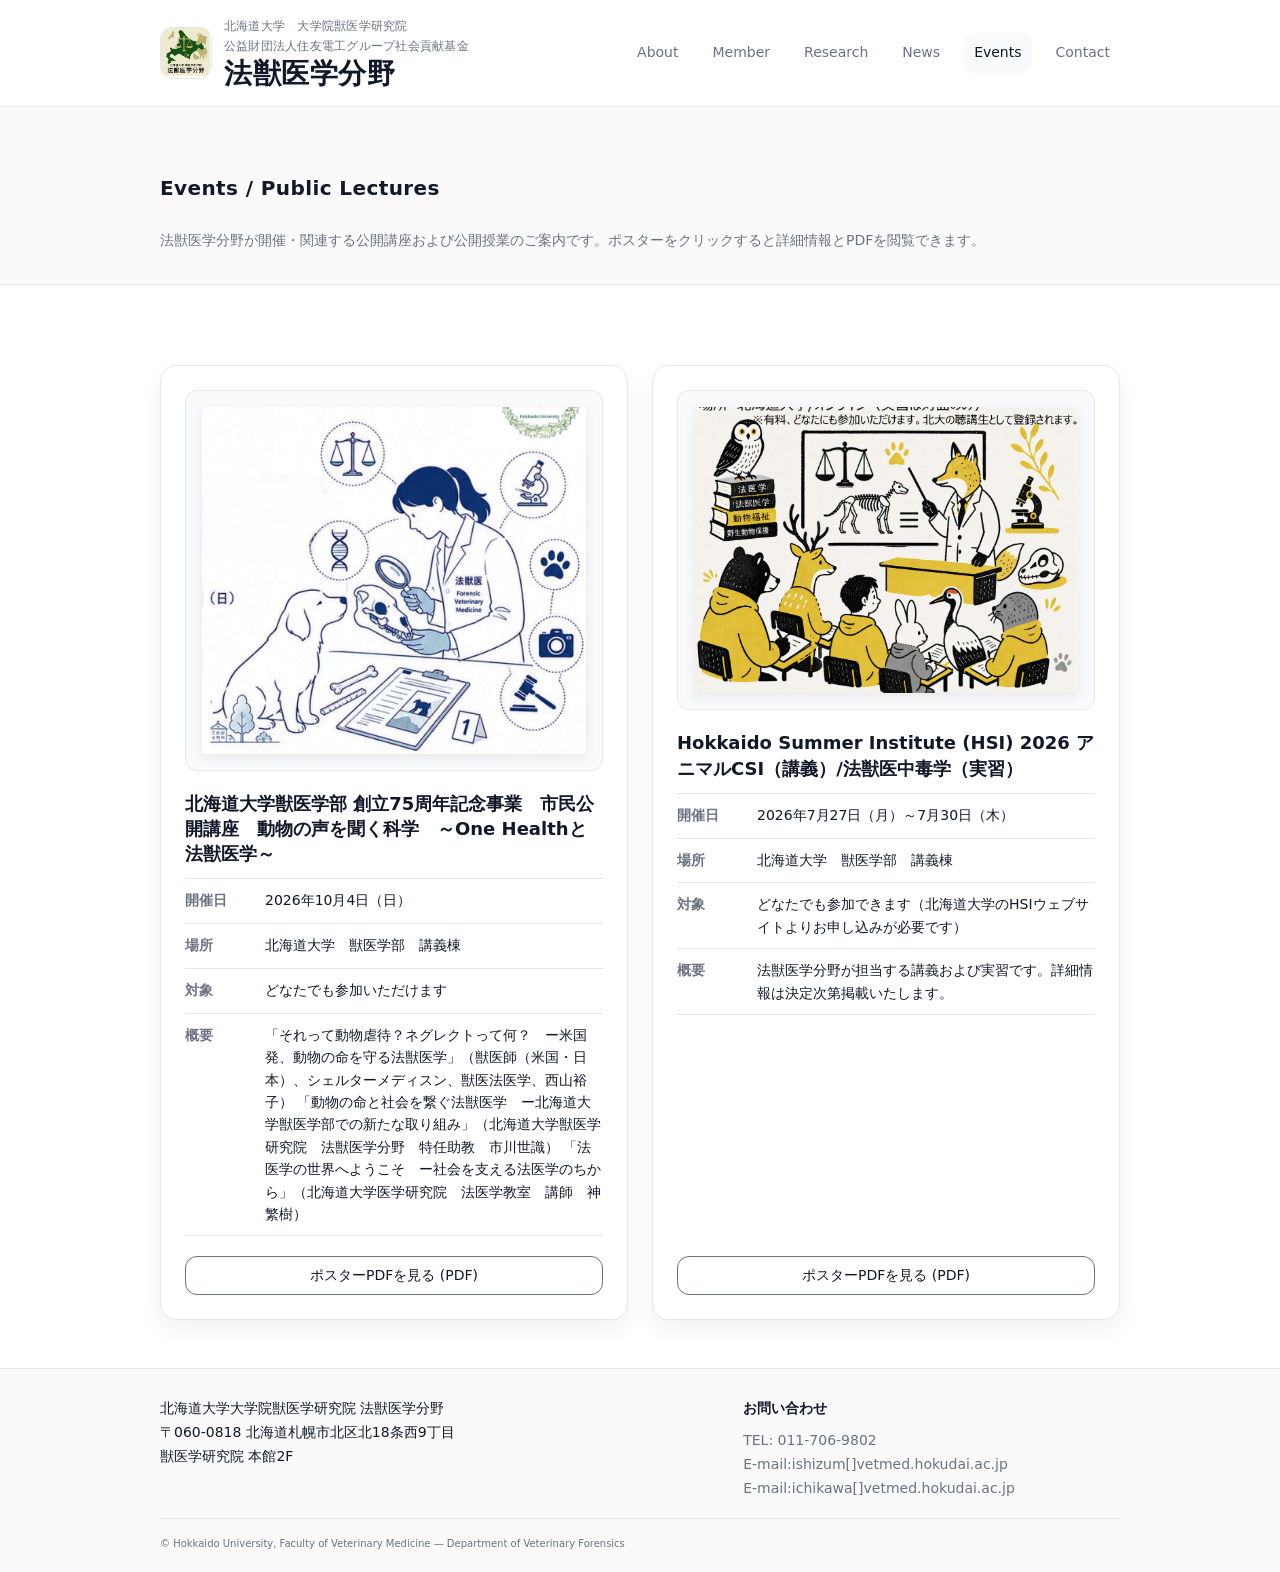
==== events.html @ ea2ee948 "Add files via upload" ====
<!doctype html>
<html lang="ja">

<head>
    <meta charset="utf-8" />
    <meta name="viewport" content="width=device-width, initial-scale=1" />

    <title>Events / Public Lectures | 北海道大学 大学院獣医学研究院 法獣医学分野</title>
    <meta name="description" content="北海道大学 大学院獣医学研究院 法獣医学分野の公開講座・公開授業のポスター一覧ページ。開催情報やポスターPDFを掲載しています。" />

    <!-- OGP (minimum) -->
    <meta property="og:type" content="website" />
    <meta property="og:title" content="Events / Public Lectures | 北海道大学 大学院獣医学研究院 法獣医学分野" />
    <meta property="og:description" content="北海道大学 大学院獣医学研究院 法獣医学分野の公開講座・公開授業のポスター一覧ページ。" />
    <meta property="og:locale" content="ja_JP" />

    <link rel="canonical" href="https://www.vetmed.hokudai.ac.jp/events.html" />
    <link rel="stylesheet" href="style.css" />
</head>

<body>
    <a class="skip-link" href="#main">本文へ</a>

    <header class="site-header">
        <div class="container header-inner">
            <div class="brand">
                <a href="index.html" class="brand-row" style="text-decoration: none; color: inherit;">
                    <img class="brand-mark" src="assets/logo-square.png" alt="法獣医学分野 ロゴ" width="52" height="52"
                        loading="eager" />
                    <div class="brand-text">
                        <p class="brand-subtitle">北海道大学　大学院獣医学研究院</p>
                        <p class="brand-subtitle">公益財団法人住友電工グループ社会貢献基金</p>
                        <p class="brand-title"
                            style="margin: 0; font-size: 28px; font-weight: bold; letter-spacing: 0.02em; line-height: 1.2;">
                            法獣医学分野</p>
                    </div>
                </a>
            </div>

            <nav class="site-nav" aria-label="主要ナビゲーション">
                <a href="index.html#about">About</a>
                <a href="index.html#members">Member</a>
                <a href="index.html#research">Research</a>
                <a href="index.html#news">News</a>
                <a href="events.html" aria-current="page"
                    style="color: var(--text); background: #f9fafb; font-weight: 500;">Events</a>
                <a href="index.html#footer">Contact</a>
            </nav>
        </div>
    </header>

    <main id="main">
        <section class="section events-hero" aria-labelledby="events-hero-title">
            <div class="container">
                <div class="section-head">
                    <h1 id="events-hero-title" class="section-title">Events / Public Lectures</h1>
                </div>
                <p class="section-lead">
                    法獣医学分野が開催・関連する公開講座および公開授業のご案内です。ポスターをクリックすると詳細情報とPDFを閲覧できます。
                </p>
            </div>
        </section>

        <section class="section" aria-label="ポスター一覧">
            <div class="container">
                <div class="event-grid">

                    <!-- イベントカード1: 75周年記念事業ポスター -->
                    <article class="event-card">
                        <div class="poster-frame">
                            <img class="poster-image" src="assets/posters/75anniversary_2026.png"
                                alt="北海道大学獣医学部 創立75周年記念事業 ポスター画像" loading="lazy"
                                onerror="this.style.display='none'; this.nextElementSibling.style.display='block';" />
                            <div class="poster-fallback"
                                style="display: none; padding: 80px 16px; text-align: center; color: var(--muted); font-size: 14px; border: 1px dashed var(--line); border-radius: 8px; width: 100%; background: #ffffff;">
                                [ポスター画像準備中]
                            </div>
                        </div>
                        <h2 class="event-card-title">北海道大学獣医学部 創立75周年記念事業　市民公開講座　動物の声を聞く科学　～One Healthと法獣医学～</h2>

                        <dl class="event-meta">
                            <div class="event-meta-row">
                                <dt>開催日</dt>
                                <dd>2026年10月4日（日）</dd>
                            </div>
                            <div class="event-meta-row">
                                <dt>場所</dt>
                                <dd>北海道大学　獣医学部　講義棟</dd>
                            </div>
                            <div class="event-meta-row">
                                <dt>対象</dt>
                                <dd>どなたでも参加いただけます</dd>
                            </div>
                            <div class="event-meta-row">
                                <dt>概要</dt>
                                <dd>「それって動物虐待？ネグレクトって何？　ー米国発、動物の命を守る法獣医学」（獣医師（米国・日本）、シェルターメディスン、獣医法医学、西山裕子）
                                    「動物の命と社会を繋ぐ法獣医学　ー北海道大学獣医学部での新たな取り組み」（北海道大学獣医学研究院　法獣医学分野　特任助教　市川世識）
                                    「法医学の世界へようこそ　ー社会を支える法医学のちから」（北海道大学医学研究院　法医学教室　講師　神繁樹）
                                </dd>
                            </div>
                        </dl>

                        <div class="event-actions">
                            <a href="assets/posters/75aniversary_2026.pdf" target="_blank" rel="noopener"
                                class="btn btn-outline">
                                ポスターPDFを見る (PDF)
                            </a>
                        </div>
                    </article>

                    <!-- イベントカード2: HSI 2026 ポスター -->
                    <article class="event-card">
                        <div class="poster-frame">
                            <img class="poster-image" src="assets/posters/HSI_2026.png"
                                alt="Hokkaido Summer Institute (HSI) 2026 ポスター画像" loading="lazy"
                                onerror="this.style.display='none'; this.nextElementSibling.style.display='block';" />
                            <div class="poster-fallback"
                                style="display: none; padding: 80px 16px; text-align: center; color: var(--muted); font-size: 14px; border: 1px dashed var(--line); border-radius: 8px; width: 100%; background: #ffffff;">
                            </div>
                        </div>
                        <h2 class="event-card-title">Hokkaido Summer Institute (HSI) 2026 アニマルCSI（講義）/法獣医中毒学（実習）</h2>

                        <dl class="event-meta">
                            <div class="event-meta-row">
                                <dt>開催日</dt>
                                <dd>2026年7月27日（月）～7月30日（木）</dd>
                            </div>
                            <div class="event-meta-row">
                                <dt>場所</dt>
                                <dd>北海道大学　獣医学部　講義棟</dd>
                            </div>
                            <div class="event-meta-row">
                                <dt>対象</dt>
                                <dd>どなたでも参加できます（北海道大学のHSIウェブサイトよりお申し込みが必要です）</dd>
                            </div>
                            <div class="event-meta-row">
                                <dt>概要</dt>
                                <dd>法獣医学分野が担当する講義および実習です。詳細情報は決定次第掲載いたします。</dd>
                            </div>
                        </dl>

                        <div class="event-actions">
                            <a href="assets/posters/HSI_2026.pdf" target="_blank" rel="noopener"
                                class="btn btn-outline">
                                ポスターPDFを見る (PDF)
                            </a>
                        </div>
                    </article>

                </div>
            </div>
        </section>
    </main>

    <footer id="footer" class="site-footer">
        <div class="container footer-inner">
            <div class="footer-block">
                <address class="footer-address">
                    北海道大学大学院獣医学研究院 法獣医学分野<br />
                    〒060-0818 北海道札幌市北区北18条西9丁目<br />
                    獣医学研究院 本館2F
                </address>
            </div>

            <div class="footer-block">
                <h2 class="footer-title">お問い合わせ</h2>
                <p class="footer-muted">TEL: 011-706-9802</p>
                <p class="footer-muted">E-mail:ishizum[]vetmed.hokudai.ac.jp</p>
                <p class="footer-muted">E-mail:ichikawa[]vetmed.hokudai.ac.jp</p>
            </div>
        </div>

        <div class="container footer-bottom">
            <small>© Hokkaido University, Faculty of Veterinary Medicine — Department of Veterinary Forensics</small>
        </div>
    </footer>
</body>

</html>
---- style.css ----
:root {
    --bg: #ffffff;
    --text: #111827;
    --muted: #6b7280;
    --line: #e5e7eb;
    --card: #ffffff;
    --shadow: 0 10px 24px rgba(17, 24, 39, 0.06);
    --radius: 16px;
    --container: 960px;
}

* {
    box-sizing: border-box;
}

html {
    scroll-behavior: smooth;
}

body {
    margin: 0;
    background: var(--bg);
    color: var(--text);
    font-family: system-ui, -apple-system, "Segoe UI", Roboto, "Noto Sans JP",
        "Hiragino Sans", "Yu Gothic", "Meiryo", sans-serif;
    line-height: 1.7;
}

a {
    color: inherit;
    text-decoration: none;
}

a:hover {
    text-decoration: underline;
}

.container {
    width: min(var(--container), calc(100% - 32px));
    margin-inline: auto;
}

.skip-link {
    position: absolute;
    left: -999px;
    top: 8px;
    padding: 8px 12px;
    background: #111827;
    color: #fff;
    border-radius: 10px;
}

.skip-link:focus {
    left: 16px;
    z-index: 1000;
}

.site-header {
    border-bottom: 1px solid var(--line);
    background: rgba(255, 255, 255, 0.9);
    backdrop-filter: blur(8px);
    position: sticky;
    top: 0;
    z-index: 100;
}

.header-inner {
    display: flex;
    align-items: center;
    justify-content: space-between;
    gap: 16px;
    padding: 16px 0;
}

.brand {
    min-width: 0;
}

.brand-subtitle {
    margin: 0;
    font-size: 12px;
    color: var(--muted);
    letter-spacing: 0.02em;
    white-space: nowrap;
    overflow: hidden;
    text-overflow: ellipsis;
}

.brand-row {
    display: flex;
    align-items: center;
    gap: 12px;
}

.brand-text {
    min-width: 0;
}

.brand-mark {
    width: 52px;
    height: 52px;
    border-radius: 12px;
    object-fit: cover;
    border: 1px solid var(--line);
    background: #f3f4f6;
    flex: 0 0 auto;
}

.brand-title {
    margin: 0;
    font-size: 28px;
    letter-spacing: 0.02em;
    line-height: 1.2;
}

.site-nav {
    display: flex;
    gap: 14px;
    flex-wrap: wrap;
    justify-content: flex-end;
}

.site-nav a {
    font-size: 14px;
    color: var(--muted);
    padding: 8px 10px;
    border-radius: 10px;
}

.site-nav a:hover {
    color: var(--text);
    background: #f9fafb;
    text-decoration: none;
}

.section {
    padding: 48px 0;
}

.section-hero {
    padding: 72px 0 64px;
    border-bottom: 1px solid var(--line);
    background:
        linear-gradient(180deg, rgba(0, 0, 0, 0.45) 0%, rgba(0, 0, 0, 0.35) 100%),
        url("assets/hero.jpg");
    background-size: cover;
    background-position: center;
}

.hero-inner {
    display: flex;
    align-items: flex-end;
    min-height: 260px;
}

.hero-copy {
    max-width: 860px;
}

.hero-kicker {
    margin: 0 0 10px;
    font-size: 12px;
    letter-spacing: 0.14em;
    text-transform: uppercase;
    color: rgba(255, 255, 255, 0.85);
}

.hero-title {
    margin: 0;
    font-size: 30px;
    line-height: 1.35;
    letter-spacing: 0.01em;
    color: #ffffff;
    text-shadow: 0 6px 22px rgba(0, 0, 0, 0.25);
}

.hero-actions {
    margin-top: 18px;
    display: flex;
    gap: 10px;
    flex-wrap: wrap;
}

.btn {
    display: inline-block;
    padding: 10px 14px;
    border-radius: 12px;
    border: 1px solid var(--line);
    font-size: 14px;
    line-height: 1.2;
    text-decoration: none;
}

.btn:hover {
    text-decoration: none;
}

.btn-primary {
    background: #ffffff;
    color: var(--text);
    border-color: rgba(255, 255, 255, 0.75);
}

.btn-primary:hover {
    filter: brightness(0.98);
}

.btn-ghost {
    background: rgba(255, 255, 255, 0.10);
    color: #ffffff;
    border-color: rgba(255, 255, 255, 0.45);
}

.btn-ghost:hover {
    background: rgba(255, 255, 255, 0.16);
}

.section-head {
    display: flex;
    align-items: baseline;
    justify-content: space-between;
    gap: 12px;
    margin-bottom: 24px;
    flex-wrap: wrap;
}

.section-title {
    margin: 0;
    font-size: 20px;
    letter-spacing: 0.02em;
}

.section-lead {
    flex: 0 0 100%;
    margin: 8px 0 0;
    font-size: 14px;
    color: var(--muted);
    line-height: 1.6;
}

.card-grid {
    display: grid;
    grid-template-columns: repeat(3, 1fr);
    gap: 14px;
}

.card {
    background: var(--card);
    border: 1px solid var(--line);
    border-radius: var(--radius);
    padding: 16px 16px;
    box-shadow: var(--shadow);
}

.card-title {
    margin: 0;
    font-size: 16px;
}

.card-meta {
    margin: 6px 0 0;
    font-size: 13px;
    color: var(--muted);
}

.card-body {
    margin: 10px 0 0;
    font-size: 14px;
}

.collab-list {
    margin-top: 10px;
    display: grid;
    gap: 12px;
}

.collab-item {
    border: 1px solid var(--line);
    border-radius: 14px;
    padding: 12px 12px;
    background: #ffffff;
}

.collab-partner {
    margin: 0;
    font-size: 14px;
}

.collab-meta {
    margin: 6px 0 0;
    font-size: 13px;
    color: var(--muted);
}

.collab-links {
    margin: 10px 0 0;
    padding-left: 18px;
}

.collab-links li {
    margin: 6px 0;
}

.collab-links a {
    font-size: 13px;
    color: var(--text);
    text-decoration: none;
    border-bottom: 1px dotted var(--line);
}

.collab-links a:hover {
    border-bottom-color: var(--text);
}

.member-list {
    margin: 0;
    padding: 0;
    list-style: none;
    display: grid;
    gap: 12px;
}

.member-item {
    display: grid;
    grid-template-columns: 96px 1fr;
    gap: 14px;
    align-items: center;
    background: #fff;
    border: 1px solid var(--line);
    border-radius: var(--radius);
    padding: 14px 14px;
    box-shadow: var(--shadow);
}

.member-photo {
    width: 96px;
    height: 96px;
    border-radius: 14px;
    object-fit: cover;
    border: 1px solid var(--line);
    background: #f3f4f6;
}

.member-name {
    margin: 0;
    font-size: 16px;
}

.member-role {
    margin: 6px 0 0;
    font-size: 13px;
    color: var(--muted);
}

.member-field {
    margin: 10px 0 0;
    font-size: 14px;
}

.member-interest {
    margin: 10px 0 0;
    font-size: 14px;
}

.member-roman {
    margin-left: 10px;
    font-size: 13px;
    color: var(--muted);
    font-weight: 500;
    letter-spacing: 0.02em;
    white-space: nowrap;
}

.member-links {
    margin: 10px 0 0;
}

.member-link {
    font-size: 13px;
    color: var(--muted);
    text-decoration: none;
    border-bottom: 1px dotted var(--line);
}

.member-link:hover {
    color: var(--text);
    border-bottom-color: var(--text);
}

.news-list {
    margin: 0;
    padding: 0;
    list-style: none;
    border: 1px solid var(--line);
    border-radius: var(--radius);
    overflow: hidden;
    background: #fff;
}

.news-item {
    display: grid;
    grid-template-columns: 120px 1fr;
    gap: 12px;
    padding: 14px 16px;
    border-top: 1px solid var(--line);
}

.news-item:first-child {
    border-top: none;
}

.news-item:first-child {
    border-top: none;
}

.news-item:first-child {
    border-top: none;
}

.news-date {
    font-variant-numeric: tabular-nums;
    color: var(--muted);
    font-size: 13px;
}

.news-link {
    font-size: 14px;
    color: var(--text);
    text-decoration: none;
}

.news-link:hover {
    text-decoration: underline;
}

.prose {
    max-width: 860px;
}

.prose p {
    margin: 0 0 14px;
    font-size: 15px;
}

.prose p:last-child {
    margin-bottom: 0;
}

.bullet-list {
    margin: 10px 0 0;
    padding-left: 18px;
}

.bullet-list li {
    margin: 6px 0;
}

.placeholder {
    border: 1px dashed var(--line);
    border-radius: var(--radius);
    padding: 18px 16px;
    background: #fff;
}

.placeholder-text {
    margin: 0;
    color: var(--muted);
}

/* Research Section */
.research-grid {
    display: grid;
    grid-template-columns: 1fr 1fr;
    gap: 24px;
}

.research-panel {
    background: var(--card);
    border: 1px solid var(--line);
    border-radius: var(--radius);
    padding: 24px;
    box-shadow: var(--shadow);
    display: flex;
    flex-direction: column;
    transition: transform 0.2s ease, box-shadow 0.2s ease;
}

.research-panel:hover {
    transform: translateY(-2px);
    box-shadow: 0 12px 28px rgba(17, 24, 39, 0.08);
}

.research-panel-head {
    margin-bottom: 20px;
    padding-bottom: 12px;
    border-bottom: 1px solid var(--line);
}

.research-panel-title {
    margin: 0;
    font-size: 17px;
    font-weight: 600;
}

.research-list {
    margin: 0;
    padding: 0;
    list-style: none;
}

.research-item {
    display: flex;
    gap: 14px;
    margin-bottom: 20px;
}

.research-item:last-child {
    margin-bottom: 0;
}

.research-year {
    flex: 0 0 auto;
    font-size: 11px;
    font-weight: 700;
    background: #f3f4f6;
    color: var(--muted);
    padding: 2px 8px;
    border-radius: 6px;
    height: fit-content;
    font-variant-numeric: tabular-nums;
    margin-top: 2px;
}

.research-content {
    min-width: 0;
}

.research-title {
    margin: 0;
    font-size: 14px;
    font-weight: 600;
    line-height: 1.5;
}

.research-meta {
    margin: 6px 0 0;
    font-size: 13px;
    color: var(--muted);
    line-height: 1.5;
}

.research-tag {
    display: inline-block;
    margin-top: 10px;
    font-size: 10px;
    font-weight: 700;
    background: #ecfdf5;
    color: #065f46;
    padding: 2px 8px;
    border-radius: 9999px;
    text-transform: uppercase;
    letter-spacing: 0.05em;
}

.research-empty {
    padding: 32px 0;
    text-align: center;
    color: var(--muted);
    font-size: 14px;
    font-style: italic;
}

.presentation-year-block {
    margin-bottom: 24px;
}

.presentation-year-block:last-child {
    margin-bottom: 0;
}

.presentation-year {
    margin: 0 0 12px;
    font-size: 13px;
    font-weight: 700;
    color: var(--muted);
    border-left: 3px solid var(--line);
    padding-left: 10px;
    line-height: 1;
}

.presentation-list {
    display: grid;
    gap: 16px;
}

.presentation-item {
    margin-bottom: 0 !important;
}

.presentation-item .research-title {
    font-weight: 600;
    font-size: 14px;
}

.site-footer {
    border-top: 1px solid var(--line);
    background: #fafafa;
    padding: 28px 0 18px;
}

.footer-inner {
    display: grid;
    grid-template-columns: 1.2fr 0.8fr;
    gap: 18px;
    align-items: start;
}

.footer-title {
    margin: 0 0 8px;
    font-size: 14px;
}

.footer-address {
    font-style: normal;
    color: var(--text);
    font-size: 14px;
}

.footer-muted {
    margin: 0;
    color: var(--muted);
    font-size: 14px;
}

.footer-bottom {
    margin-top: 18px;
    padding-top: 14px;
    border-top: 1px solid var(--line);
    color: var(--muted);
    font-size: 12px;
}

/* Responsive */
@media (max-width: 860px) {
    .header-inner {
        flex-direction: column;
        align-items: flex-start;
    }

    .brand-row {
        align-items: flex-start;
    }

    .brand-mark {
        width: 44px;
        height: 44px;
        border-radius: 10px;
    }

    .site-nav {
        justify-content: flex-start;
    }

    .card-grid {
        grid-template-columns: 1fr;
    }

    .research-grid {
        grid-template-columns: 1fr;
        gap: 16px;
    }

    .member-item {
        grid-template-columns: 80px 1fr;
    }

    .member-photo {
        width: 80px;
        height: 80px;
        border-radius: 12px;
    }

    .member-roman {
        display: block;
        margin-left: 0;
        margin-top: 4px;
        white-space: normal;
    }

    .footer-inner {
        grid-template-columns: 1fr;
    }

    .news-item {
        grid-template-columns: 1fr;
    }

    .brand-subtitle {
        white-space: normal;
        overflow: visible;
        text-overflow: clip;
    }

    .hero-actions {
        gap: 8px;
    }

    .btn {
        width: auto;
    }
}

/* ==========================================================================
   Events / Public Lectures Page
   ========================================================================== */

.events-hero {
    padding: 64px 0 32px;
    background: #fafafa;
    border-bottom: 1px solid var(--line);
}

.event-grid {
    display: grid;
    grid-template-columns: repeat(2, 1fr);
    gap: 24px;
    margin-top: 32px;
}

.event-card {
    background: var(--card);
    border: 1px solid var(--line);
    border-radius: var(--radius);
    padding: 24px;
    box-shadow: var(--shadow);
    display: flex;
    flex-direction: column;
    height: 100%;
}

.poster-frame {
    background: #f9fafb;
    border: 1px solid var(--line);
    border-radius: calc(var(--radius) - 4px);
    padding: 16px;
    display: flex;
    justify-content: center;
    align-items: center;
    margin-bottom: 20px;
}

.poster-image {
    max-width: 100%;
    height: auto;
    border-radius: 4px;
    box-shadow: 0 4px 12px rgba(17, 24, 39, 0.08);
    transition: transform 0.2s ease, box-shadow 0.2s ease;
}

.event-card:hover .poster-image {
    transform: translateY(-2px);
    box-shadow: 0 6px 18px rgba(17, 24, 39, 0.12);
}

.event-card-title {
    margin: 0 0 12px;
    font-size: 18px;
    font-weight: 600;
    line-height: 1.4;
}

.event-meta {
    margin: 0 0 20px;
    font-size: 14px;
    border-top: 1px solid var(--line);
}

.event-meta-row {
    display: grid;
    grid-template-columns: 80px 1fr;
    padding: 10px 0;
    border-bottom: 1px solid var(--line);
    align-items: baseline;
}

.event-meta dt {
    font-weight: 600;
    color: var(--muted);
}

.event-meta dd {
    margin: 0;
    color: var(--text);
    line-height: 1.6;
}

.event-actions {
    margin-top: auto;
    display: flex;
    gap: 12px;
}

.btn-outline {
    background: transparent;
    color: var(--text);
    border: 1px solid var(--muted);
    transition: all 0.2s ease;
    display: inline-flex;
    align-items: center;
    justify-content: center;
    width: 100%;
    text-align: center;
    font-weight: 500;
}

.btn-outline:hover {
    background: var(--text);
    color: #ffffff;
    border-color: var(--text);
}

/* Responsive adjustment for events grid */
@media (max-width: 860px) {
    .events-hero {
        padding: 48px 0 24px;
    }
    
    .event-grid {
        grid-template-columns: 1fr;
        gap: 20px;
    }
    
    .event-card {
        padding: 16px;
    }
    
    .poster-frame {
        padding: 12px;
        margin-bottom: 16px;
    }
}
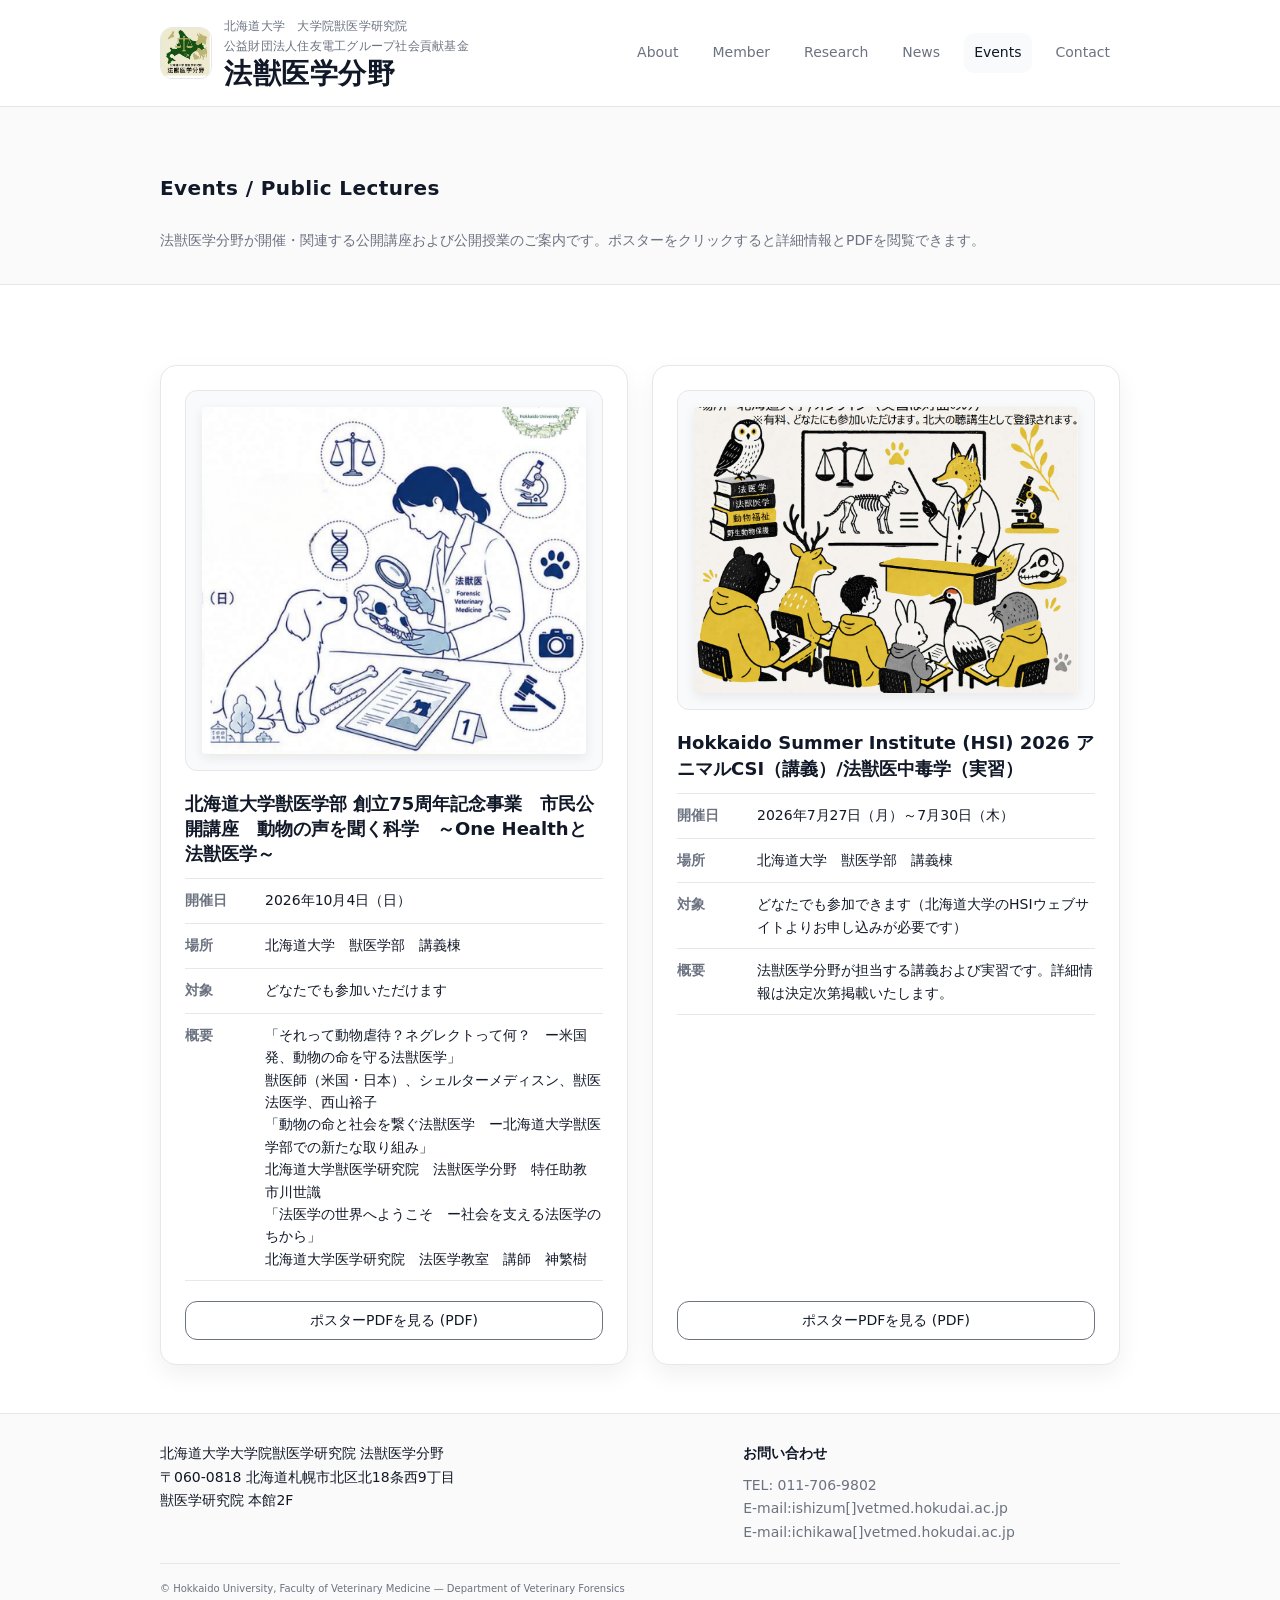
==== commit 21737551: "Update events.html" ====
--- a/events.html
+++ b/events.html
@@ -73,7 +73,6 @@
                                 onerror="this.style.display='none'; this.nextElementSibling.style.display='block';" />
                             <div class="poster-fallback"
                                 style="display: none; padding: 80px 16px; text-align: center; color: var(--muted); font-size: 14px; border: 1px dashed var(--line); border-radius: 8px; width: 100%; background: #ffffff;">
-                                [ポスター画像準備中]
                             </div>
                         </div>
                         <h2 class="event-card-title">北海道大学獣医学部 創立75周年記念事業　市民公開講座　動物の声を聞く科学　～One Healthと法獣医学～</h2>
@@ -93,15 +92,18 @@
                             </div>
                             <div class="event-meta-row">
                                 <dt>概要</dt>
-                                <dd>「それって動物虐待？ネグレクトって何？　ー米国発、動物の命を守る法獣医学」（獣医師（米国・日本）、シェルターメディスン、獣医法医学、西山裕子）
-                                    「動物の命と社会を繋ぐ法獣医学　ー北海道大学獣医学部での新たな取り組み」（北海道大学獣医学研究院　法獣医学分野　特任助教　市川世識）
-                                    「法医学の世界へようこそ　ー社会を支える法医学のちから」（北海道大学医学研究院　法医学教室　講師　神繁樹）
+                                <dd>「それって動物虐待？ネグレクトって何？　ー米国発、動物の命を守る法獣医学」<br>
+                                     獣医師（米国・日本）、シェルターメディスン、獣医法医学、西山裕子<br>
+                                    「動物の命と社会を繋ぐ法獣医学　ー北海道大学獣医学部での新たな取り組み」<br>
+                                     北海道大学獣医学研究院　法獣医学分野　特任助教　市川世識<br>
+                                    「法医学の世界へようこそ　ー社会を支える法医学のちから」<br>
+                                     北海道大学医学研究院　法医学教室　講師　神繁樹<br>
                                 </dd>
                             </div>
                         </dl>
 
                         <div class="event-actions">
-                            <a href="assets/posters/75aniversary_2026.pdf" target="_blank" rel="noopener"
+                            <a href="assets/posters/75anniversary_2026.pdf" target="_blank" rel="noopener"
                                 class="btn btn-outline">
                                 ポスターPDFを見る (PDF)
                             </a>
@@ -176,4 +178,4 @@
     </footer>
 </body>
 
-</html>+</html>
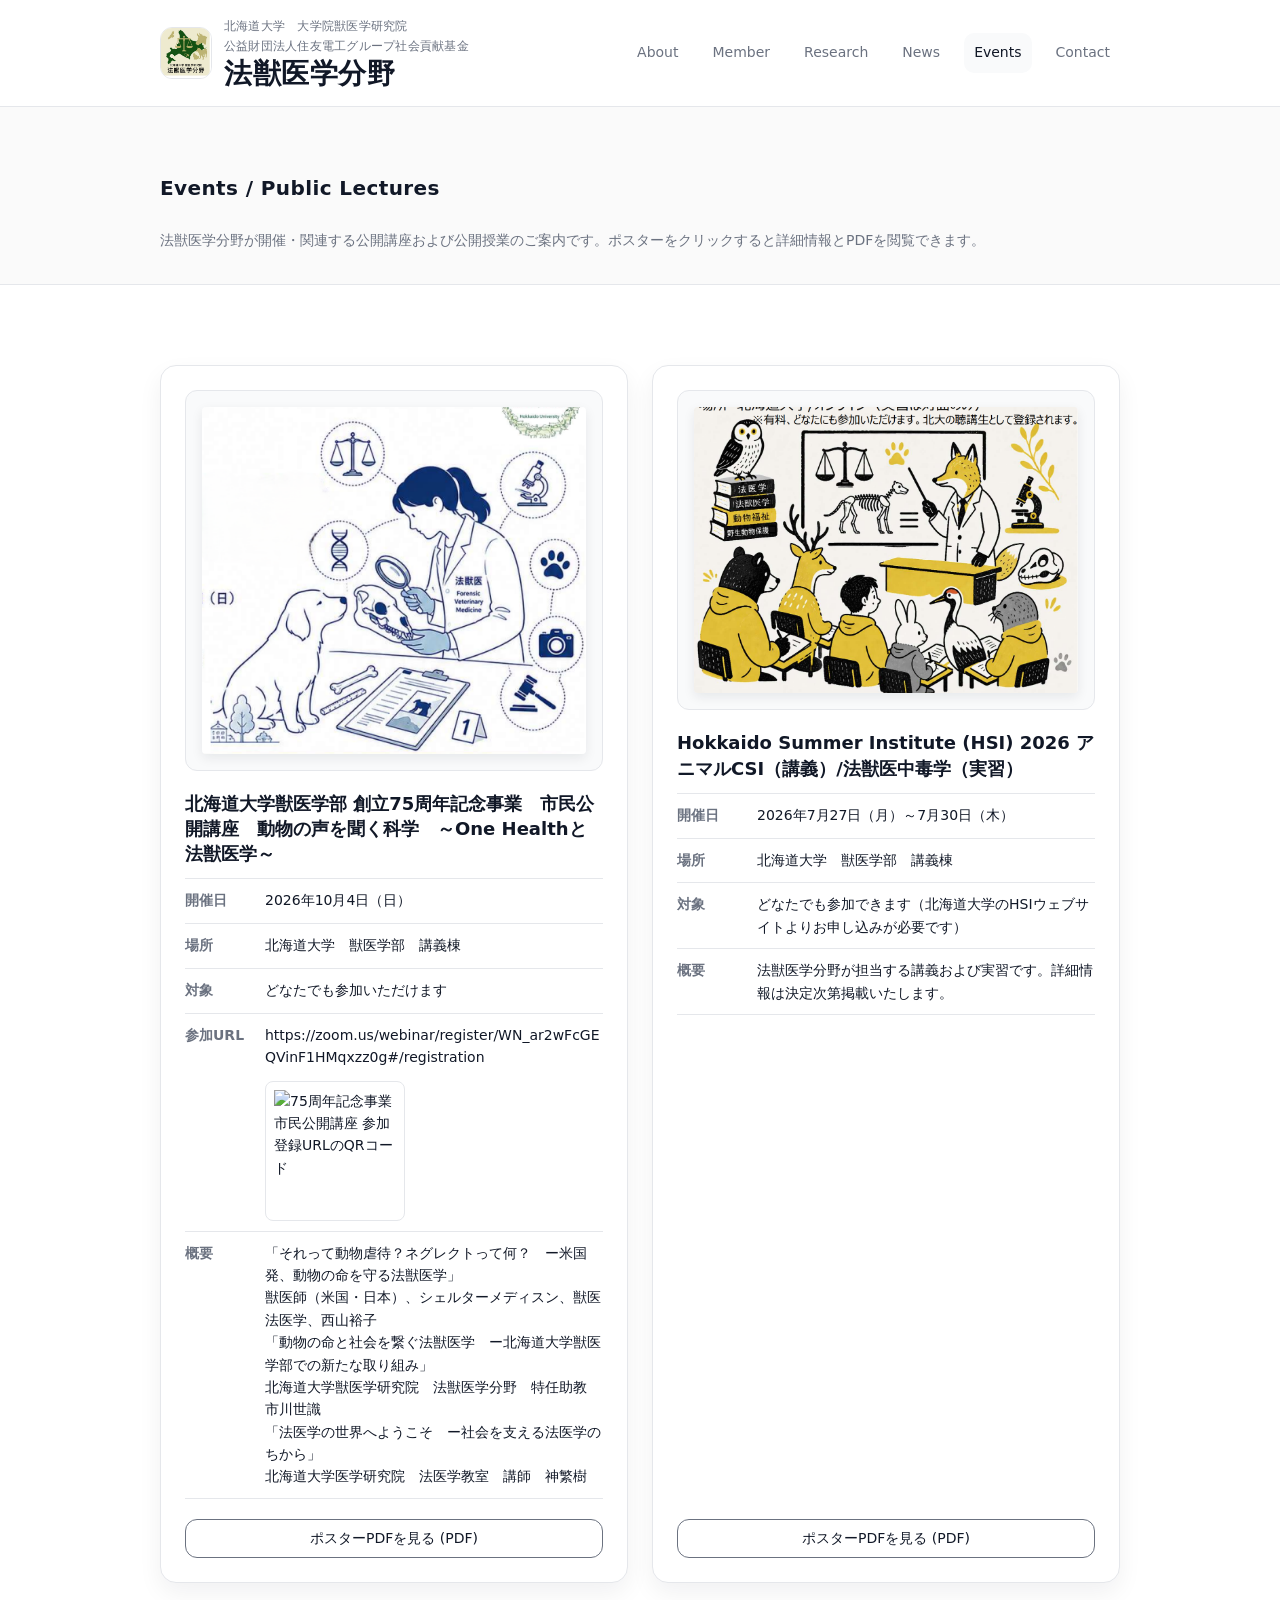
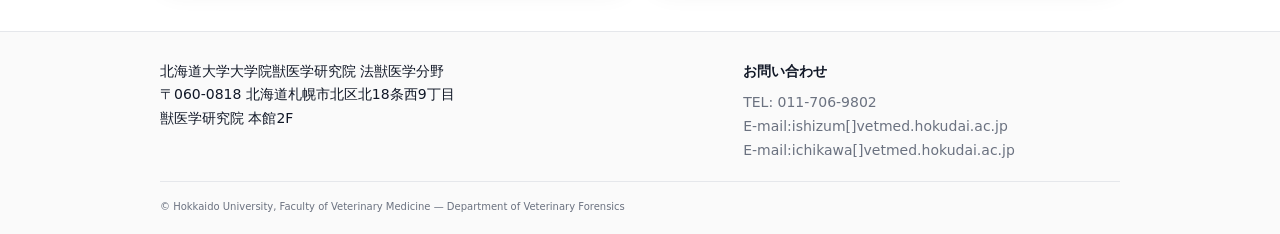
==== commit a3c621d0: "Add files via upload" ====
--- a/events.html
+++ b/events.html
@@ -91,6 +91,18 @@
                                 <dd>どなたでも参加いただけます</dd>
                             </div>
                             <div class="event-meta-row">
+                                <dt>参加URL</dt>
+                                <dd>
+                                    <a href="https://zoom.us/webinar/register/WN_ar2wFcGEQVinF1HMqxzz0g#/registration" target="_blank" rel="noopener" style="word-break: break-all;">
+                                        https://zoom.us/webinar/register/WN_ar2wFcGEQVinF1HMqxzz0g#/registration
+                                    </a>
+                                    <div style="margin-top: 12px;">
+                                        <img src="assets/qrcodes/75anniversary_zoom_registration_qr.png" alt="75周年記念事業 市民公開講座 参加登録URLのQRコード" width="140" height="140" loading="lazy"
+                                            style="display: block; max-width: 140px; width: 100%; height: auto; border: 1px solid var(--line); border-radius: 8px; background: #ffffff; padding: 8px;" />
+                                    </div>
+                                </dd>
+                            </div>
+                            <div class="event-meta-row">
                                 <dt>概要</dt>
                                 <dd>「それって動物虐待？ネグレクトって何？　ー米国発、動物の命を守る法獣医学」<br>
                                      獣医師（米国・日本）、シェルターメディスン、獣医法医学、西山裕子<br>
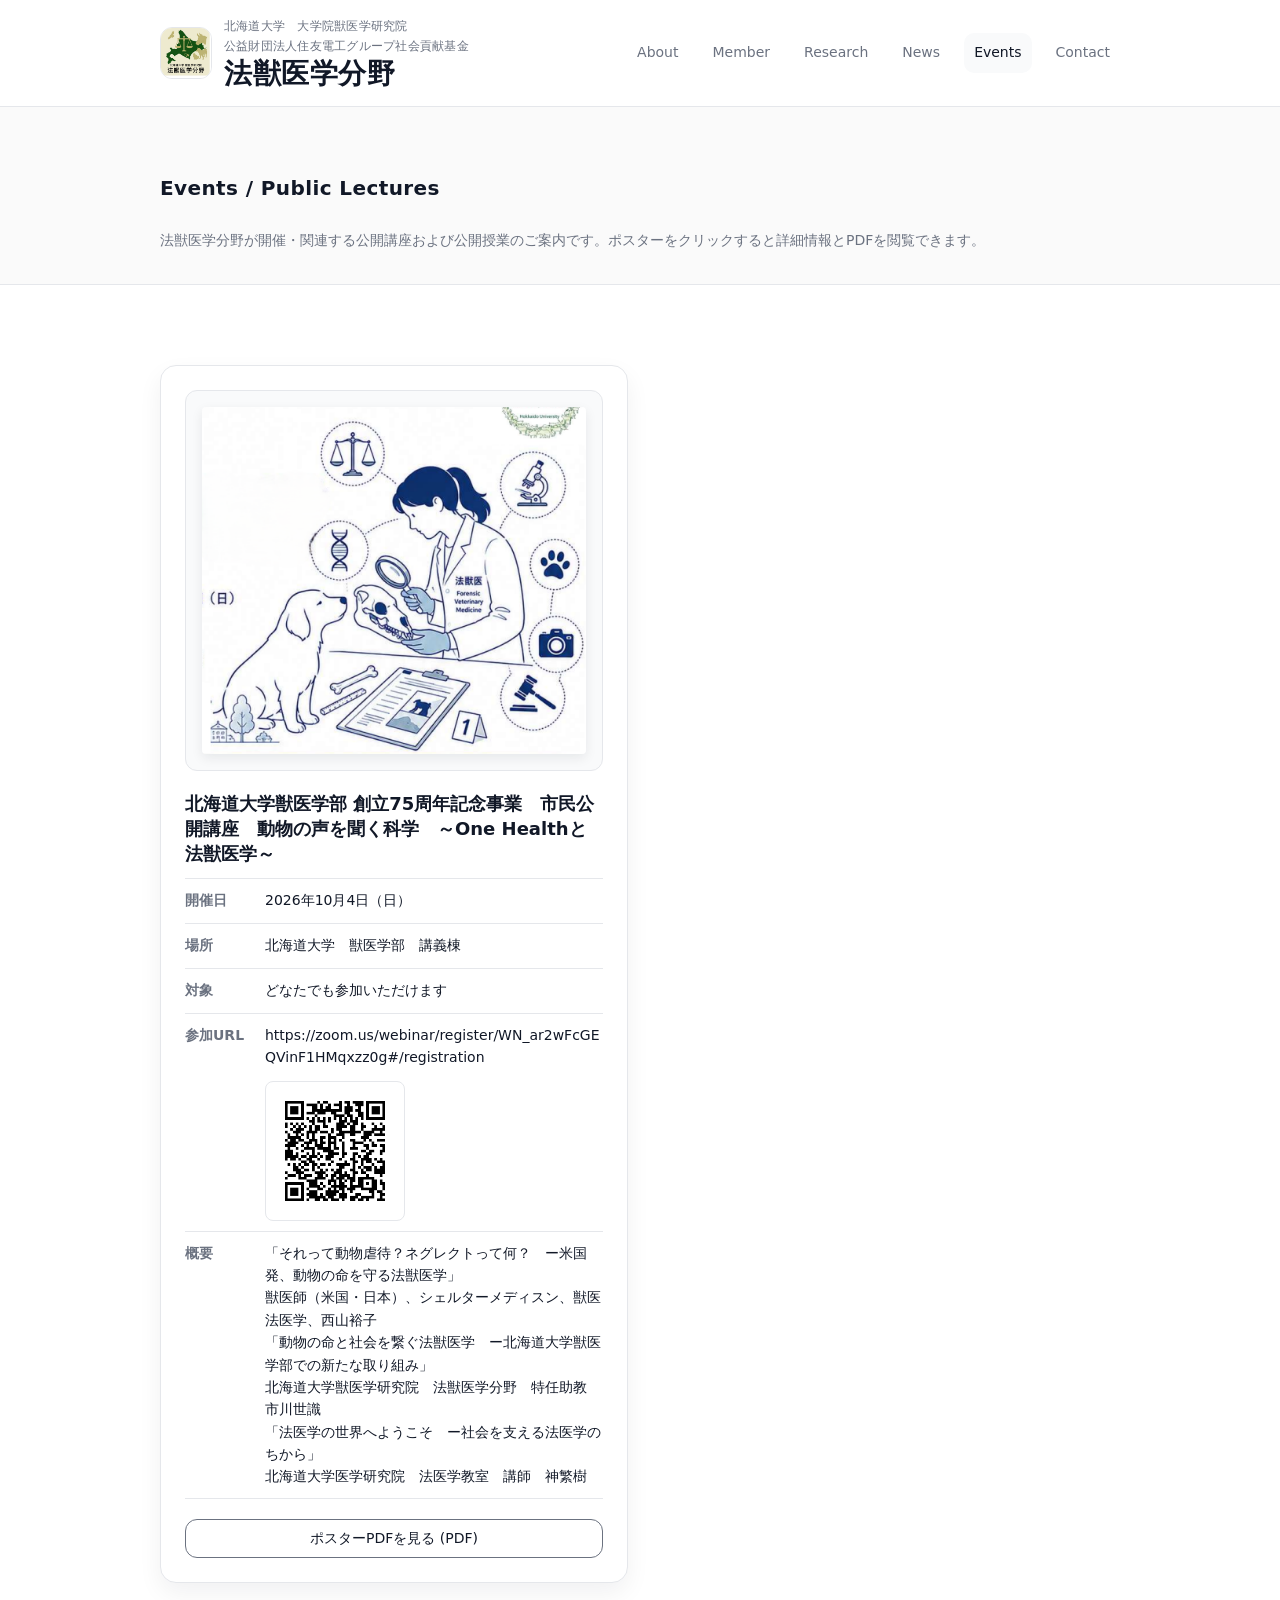
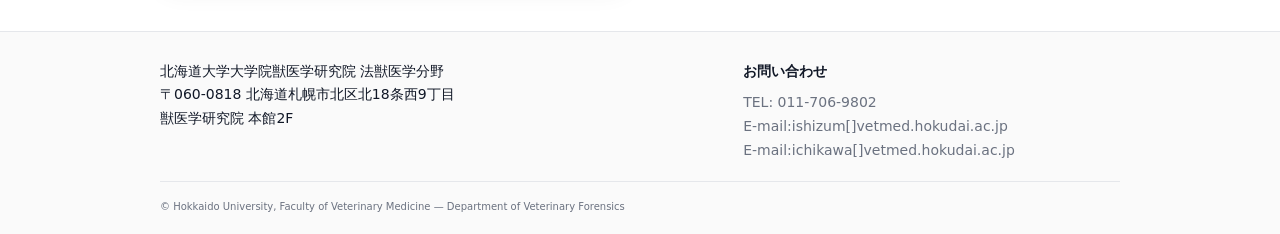
==== commit 92c908f5: "Update events.html" ====
--- a/events.html
+++ b/events.html
@@ -122,45 +122,6 @@
                         </div>
                     </article>
 
-                    <!-- イベントカード2: HSI 2026 ポスター -->
-                    <article class="event-card">
-                        <div class="poster-frame">
-                            <img class="poster-image" src="assets/posters/HSI_2026.png"
-                                alt="Hokkaido Summer Institute (HSI) 2026 ポスター画像" loading="lazy"
-                                onerror="this.style.display='none'; this.nextElementSibling.style.display='block';" />
-                            <div class="poster-fallback"
-                                style="display: none; padding: 80px 16px; text-align: center; color: var(--muted); font-size: 14px; border: 1px dashed var(--line); border-radius: 8px; width: 100%; background: #ffffff;">
-                            </div>
-                        </div>
-                        <h2 class="event-card-title">Hokkaido Summer Institute (HSI) 2026 アニマルCSI（講義）/法獣医中毒学（実習）</h2>
-
-                        <dl class="event-meta">
-                            <div class="event-meta-row">
-                                <dt>開催日</dt>
-                                <dd>2026年7月27日（月）～7月30日（木）</dd>
-                            </div>
-                            <div class="event-meta-row">
-                                <dt>場所</dt>
-                                <dd>北海道大学　獣医学部　講義棟</dd>
-                            </div>
-                            <div class="event-meta-row">
-                                <dt>対象</dt>
-                                <dd>どなたでも参加できます（北海道大学のHSIウェブサイトよりお申し込みが必要です）</dd>
-                            </div>
-                            <div class="event-meta-row">
-                                <dt>概要</dt>
-                                <dd>法獣医学分野が担当する講義および実習です。詳細情報は決定次第掲載いたします。</dd>
-                            </div>
-                        </dl>
-
-                        <div class="event-actions">
-                            <a href="assets/posters/HSI_2026.pdf" target="_blank" rel="noopener"
-                                class="btn btn-outline">
-                                ポスターPDFを見る (PDF)
-                            </a>
-                        </div>
-                    </article>
-
                 </div>
             </div>
         </section>
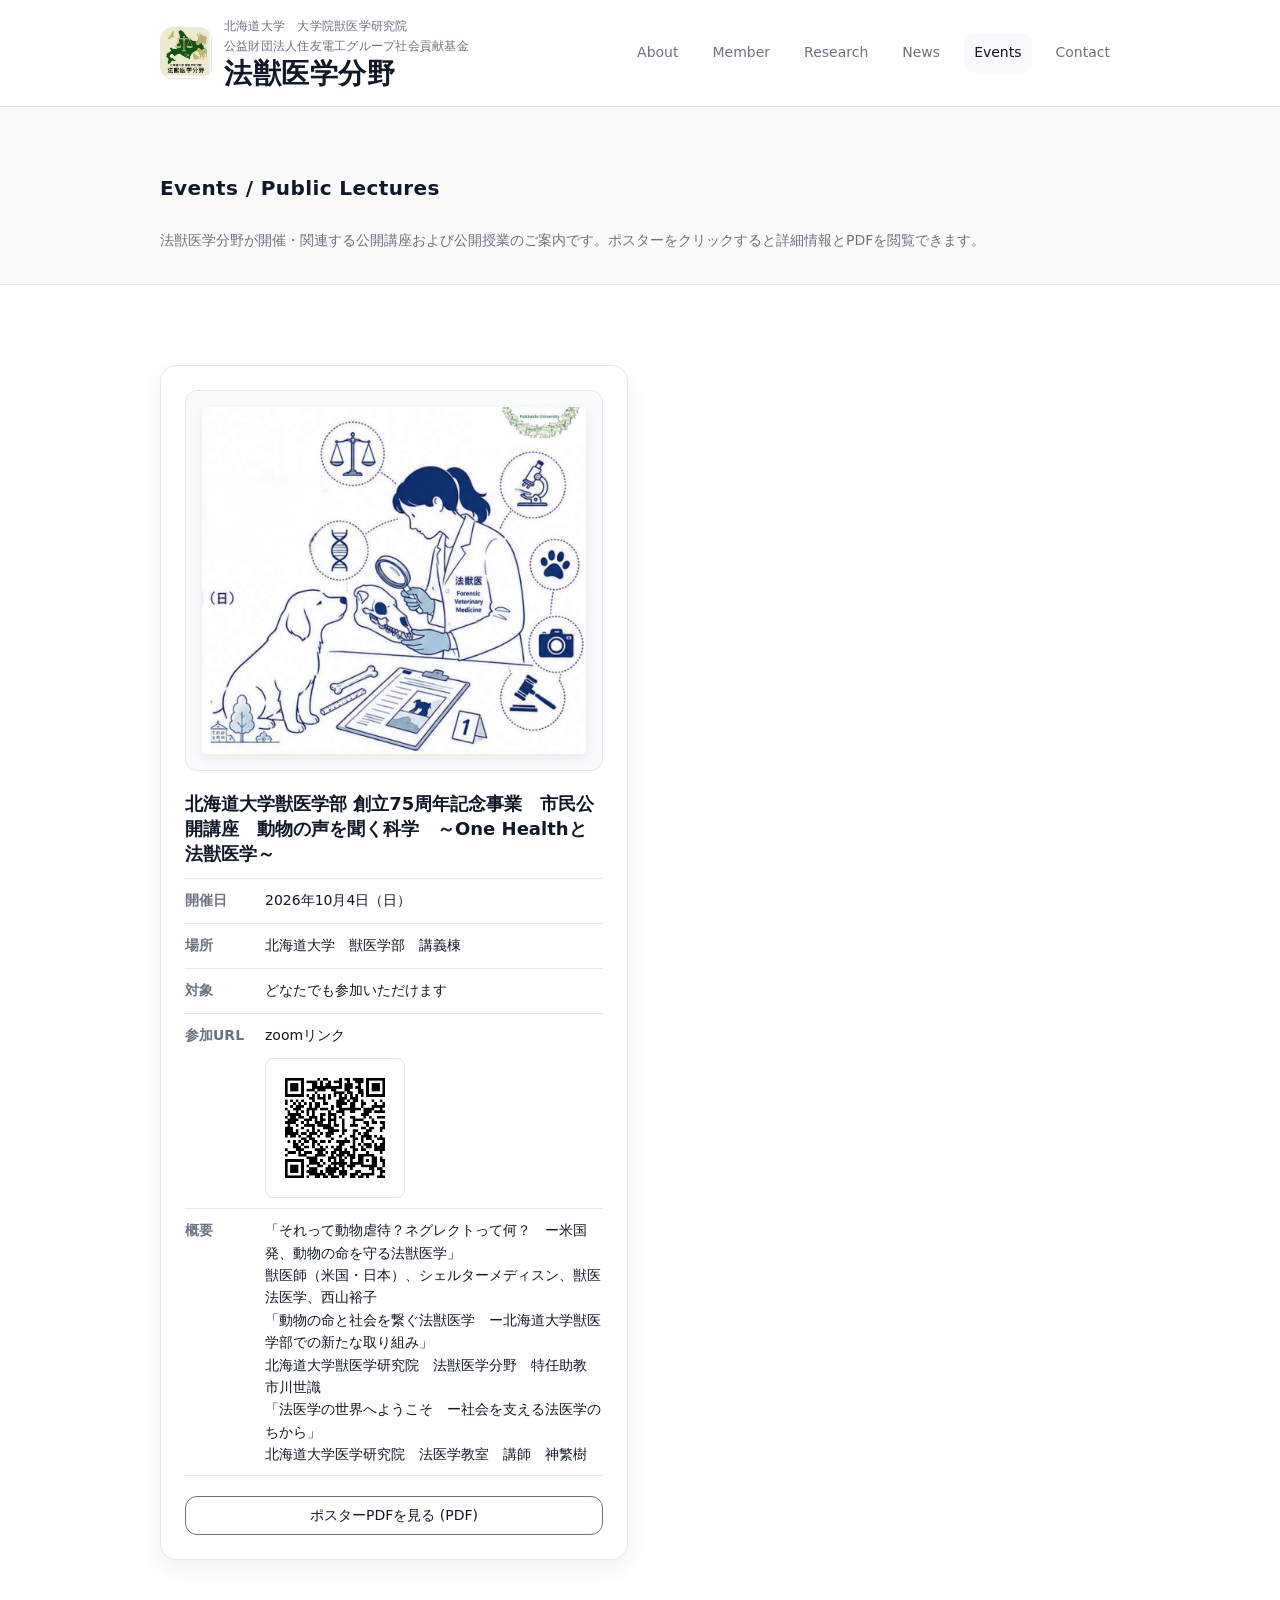
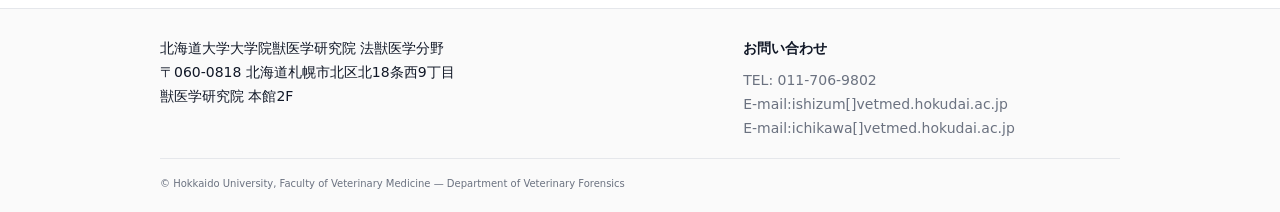
==== commit 99ad5721: "Update events.html" ====
--- a/events.html
+++ b/events.html
@@ -93,8 +93,8 @@
                             <div class="event-meta-row">
                                 <dt>参加URL</dt>
                                 <dd>
-                                    <a href="https://zoom.us/webinar/register/WN_ar2wFcGEQVinF1HMqxzz0g#/registration" target="_blank" rel="noopener" style="word-break: break-all;">
-                                        https://zoom.us/webinar/register/WN_ar2wFcGEQVinF1HMqxzz0g#/registration
+                                    <a href="https://zoom.us/j/94837387156" target="_blank" rel="noopener" style="word-break: break-all;">
+                                        zoomリンク
                                     </a>
                                     <div style="margin-top: 12px;">
                                         <img src="assets/qrcodes/75anniversary_zoom_registration_qr.png" alt="75周年記念事業 市民公開講座 参加登録URLのQRコード" width="140" height="140" loading="lazy"
